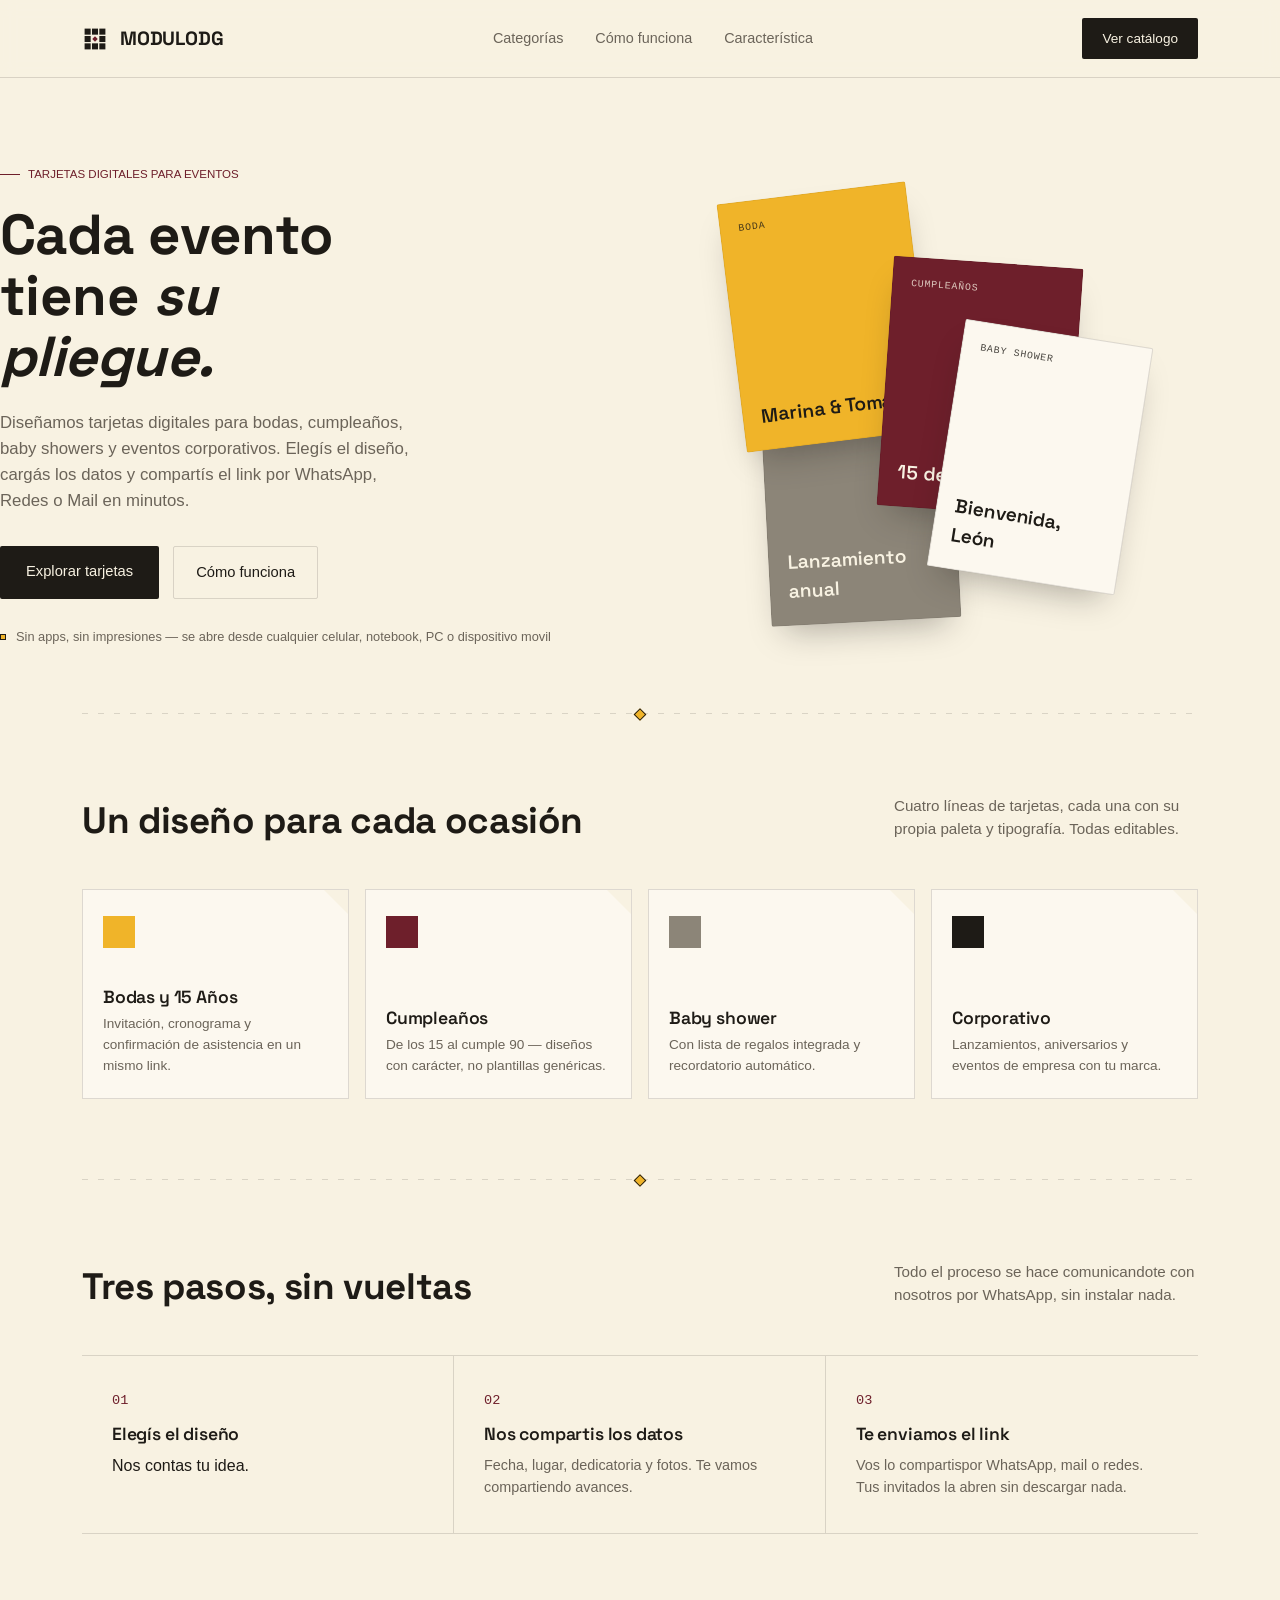
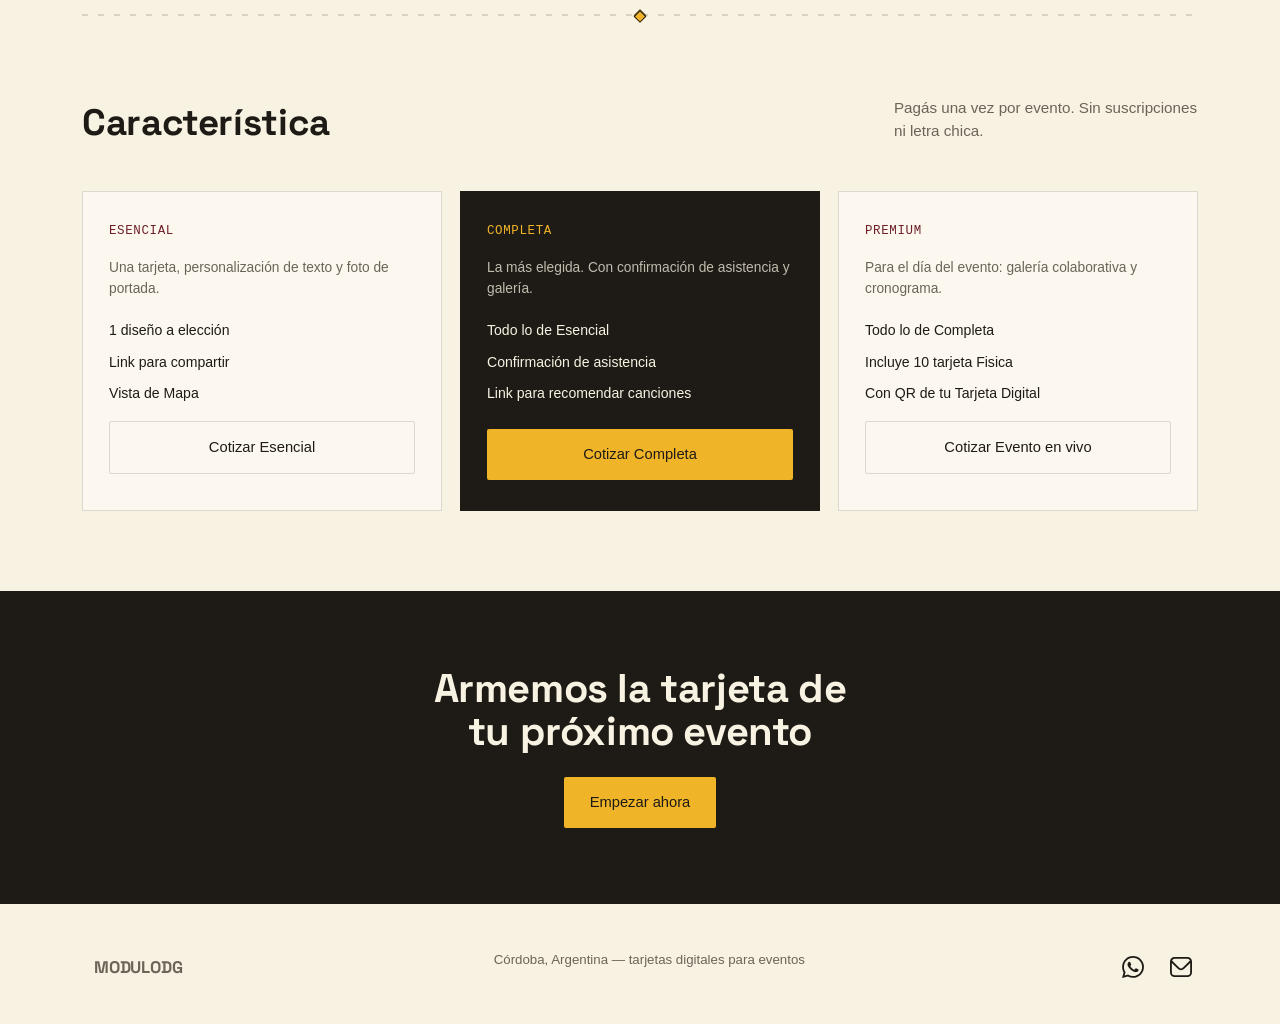
==== index.html @ 361fe950 "Web y Luz" ====
<!DOCTYPE html>
<html lang="es">
<head>
<meta charset="UTF-8">
<meta name="viewport" content="width=device-width, initial-scale=1.0">
<title>ModuloDG — tarjetas para eventos</title>
<link rel="preconnect" href="https://fonts.googleapis.com">
<link href="https://fonts.googleapis.com/css2?family=Fraunces:ital,opsz,wght@0,9..144,300;0,9..144,500;0,9..144,600;1,9..144,500&family=Space+Grotesk:wght@400;500;600;700&display=swap" rel="stylesheet">
<link rel="stylesheet" href="./css/style.css">
</head>
<body>

<header>
  <nav>
    <a class="logo" href="#home">
        <svg class="isotipo" width="26" height="26" viewBox="0 0 60 60" fill="none">
        <rect class="mod" x="6" y="6" width="14" height="14"/>
        <rect class="mod" x="23" y="6" width="14" height="14"/>
        <rect class="mod" x="40" y="6" width="14" height="14"/>
        <rect class="mod" x="6" y="23" width="14" height="14"/>
        <rect class="mod" x="40" y="23" width="14" height="14"/>
        <rect class="mod" x="6" y="40" width="14" height="14"/>
        <rect class="mod" x="23" y="40" width="14" height="14"/>
        <rect class="mod" x="40" y="40" width="14" height="14"/>
        <rect class="core" x="25.5" y="25.5" width="9" height="9" transform="rotate(45 30 30)"/>
      </svg>
      ModuloDG
    </a>
    <div class="nav-links">
      <a href="#categorias">Categorías</a>
      <a href="#como-funciona">Cómo funciona</a>
      <!-- <a href="#showcase">Una tarjeta</a> -->
      <a href="#precios">Característica</a>
    </div>
    <a href="#precios" class="nav-cta">Ver catálogo</a>
  </nav>
</header>

<main>
  <section class="hero" id="home">
    <div class="wrap" style="display:contents;">
      <div>
        <span class="eyebrow">Tarjetas digitales para eventos</span>
        <h1>Cada evento tiene <em>su pliegue.</em></h1>
        <p class="lead">Diseñamos tarjetas digitales para bodas, cumpleaños, baby showers y eventos corporativos. Elegís el diseño, cargás los datos y compartís el link por WhatsApp, Redes o Mail en minutos.</p>
        <div class="hero-ctas">
          <a href="#categorias" class="btn-primary">Explorar tarjetas</a>
          <a href="#como-funciona" class="btn-secondary">Cómo funciona</a>
        </div>
        <div class="hero-note"><span class="dot"></span> Sin apps, sin impresiones — se abre desde cualquier celular, notebook, PC o dispositivo movil</div>
      </div>
      <div class="deck" aria-hidden="true">
        <div class="card-tile t1"><span class="cat">Boda</span><span class="name">Marina &amp; Tomás</span></div>
        <div class="card-tile t2"><span class="cat">Cumpleaños</span><span class="name">15 de Sofi</span></div>
        <div class="card-tile t3"><span class="cat">Corporativo</span><span class="name">Lanzamiento anual</span></div>
        <div class="card-tile t4"><span class="cat">Baby shower</span><span class="name">Bienvenida, León</span></div>
      </div>
    </div>
  </section>

  <div class="wrap"><div class="grid-divider"></div></div>

  <section id="categorias">
    <div class="wrap">
      <div class="section-head" data-reveal>
        <h2>Un diseño para cada ocasión</h2>
        <p>Cuatro líneas de tarjetas, cada una con su propia paleta y tipografía. Todas editables.</p>
      </div>
      <div class="cat-grid">
        <div class="cat-card" data-reveal>
          <div class="fold-corner"></div>
          <div class="glyph" style="background:var(--amarillo);"></div>
          <div><h3>Bodas y 15 Años</h3><p class="sub">Invitación, cronograma y confirmación de asistencia en un mismo link.</p></div>
        </div>
        <div class="cat-card" data-reveal>
          <div class="fold-corner"></div>
          <div class="glyph" style="background:var(--bordo);"></div>
          <div><h3>Cumpleaños</h3><p class="sub">De los 15 al cumple 90 — diseños con carácter, no plantillas genéricas.</p></div>
        </div>
        <div class="cat-card" data-reveal>
          <div class="fold-corner"></div>
          <div class="glyph" style="background:var(--piedra);"></div>
          <div><h3>Baby shower</h3><p class="sub">Con lista de regalos integrada y recordatorio automático.</p></div>
        </div>
        <div class="cat-card" data-reveal>
          <div class="fold-corner"></div>
          <div class="glyph" style="background:var(--ink);"></div>
          <div><h3>Corporativo</h3><p class="sub">Lanzamientos, aniversarios y eventos de empresa con tu marca.</p></div>
        </div>
      </div>
    </div>
  </section>

  <div class="wrap"><div class="grid-divider"></div></div>

  <section id="como-funciona">
    <div class="wrap">
      <div class="section-head" data-reveal>
        <h2>Tres pasos, sin vueltas</h2>
        <p>Todo el proceso se hace comunicandote con nosotros por WhatsApp, sin instalar nada.</p>
      </div>
      <div class="steps" data-reveal>
        <div class="step">
          <div class="num">01</div>
          <h3>Elegís el diseño</h3>Nos contas tu idea.</p>
        </div>
        <div class="step">
          <div class="num">02</div>
          <h3>Nos compartis los datos</h3>
          <p>Fecha, lugar, dedicatoria y fotos. Te vamos compartiendo avances.</p>
        </div>
        <div class="step">
          <div class="num">03</div>
          <h3>Te enviamos el link</h3>
          <p>Vos lo compartispor WhatsApp, mail o redes. Tus invitados la abren sin descargar nada.</p>
        </div>
      </div>
    </div>
  </section>

  <div class="wrap"><div class="grid-divider"></div></div>

  <!-- <section id="showcase">
    <div class="wrap showcase">
      <div class="showcase-copy" data-reveal>
        <h2>Se abre como una tarjeta de verdad</h2>
        <p>Cada tarjeta digital conserva ese gesto de abrir un sobre: la portada, el pliegue y el mensaje adentro. Tocá el sobre para verlo.</p>
        <ul class="feature-list">
          <li>Animación de apertura personalizable</li>
          <li>Confirmación de asistencia integrada</li>
          <li>Se ve igual en cualquier celular</li>
        </ul>
      </div>
      <div class="envelope-stage" id="envelopeStage" data-reveal>
        <div class="envelope" id="envelope" role="button" tabindex="0" aria-label="Abrir tarjeta de ejemplo">
          <div class="env-card">
            <div class="k">Cumplen 40</div>
            <div class="t">Fiesta de Caro</div>
          </div>
          <div class="env-back"></div>
          <div class="env-flap"></div>
        </div>
      </div>
    </div>
  </section> -->

  <div class="wrap"><div class="grid-divider"></div></div>

  <section id="precios">
    <div class="wrap">
      <div class="section-head" data-reveal>
        <h2>Característica</h2>
        <p>Pagás una vez por evento. Sin suscripciones ni letra chica.</p>
      </div>
      <div class="pricing-grid" data-reveal>
        <div class="price-card">
          <span class="tier">Esencial</span>
          <!-- <span class="amount">$8.900</span> -->
          <p class="desc">Una tarjeta, personalización de texto y foto de portada.</p>
          <ul>
            <li>1 diseño a elección</li>
            <li>Link para compartir</li>
            <li>Vista de Mapa</li>
          </ul>
          <a href="#" class="btn-secondary" style="text-align:center;">Cotizar Esencial</a>
        </div>
        <div class="price-card featured">
          <span class="tier">Completa</span>
          <!-- <span class="amount">$15.900</span> -->
          <p class="desc">La más elegida. Con confirmación de asistencia y galería.</p>
          <ul>
            <li>Todo lo de Esencial</li>
            <li>Confirmación de asistencia</li>
            <li>Link para recomendar canciones</li>
          </ul>
          <a href="#" class="btn-primary">Cotizar Completa</a>
        </div>
        <div class="price-card">
          <span class="tier">Premium</span>
          <!-- <span class="amount">$24.900</span> -->
          <p class="desc">Para el día del evento: galería colaborativa y cronograma.</p>
          <ul>
            <li>Todo lo de Completa</li>
            <li>Incluye 10 tarjeta Fisica</li>
            <li>Con QR de tu Tarjeta Digital</li>
          </ul>
          <a href="#" class="btn-secondary" style="text-align:center;">Cotizar Evento en vivo</a>
        </div>
      </div>
    </div>
  </section>
</main>

<div class="cta-band">
  <div class="wrap">
    <h2 data-reveal>Armemos la tarjeta de tu próximo evento</h2>
    <a href="#precios" class="btn-primary" data-reveal>Empezar ahora</a>
  </div>
</div>

<footer>
  <div class="wrap" style="display:flex; justify-content:space-between; width:100%; flex-wrap:wrap; gap:20px;">
    <div class="logo"><span class="mark"></span>ModuloDG</div>
    <div>Córdoba, Argentina — tarjetas digitales para eventos</div>
    <div class="redes">
      <!-- <a href="https://www.instagram.com/modulodg.cba" target="_blank" aria-label="Síguenos en Instagram"><span class="icono icono-instagram"></span></a> -->
      <a href="https://wa.me/5493512261423" target="_blank" aria-label="Escribenos por WhatsApp"><span class="icono icono-whatsapp"></span></a>
      <a href="mailto:modulodg.cba@gmail.com" target="_blank" aria-label="Envianos un email"><span class="icono icono-sobre"></span></a>
    </div>
  </div>
</footer>

<script src="./js/main.js"></script>

</body>
</html>
---- css/style.css ----
:root{
    --marfil: #F8F2E2;
    --marfil-2: #FCF8EF;
    --amarillo: #F0B429;
    --amarillo-deep: #C89320;
    --bordo: #6E1F2B;
    --bordo-deep: #4F1620;
    --piedra: #8C8578;
    --ink: #1E1B16;
    --ink-soft: #6b6459;
    --line: rgba(30,27,22,0.14);
    --radius: 2px;
  }

  *{margin:0;padding:0;box-sizing:border-box;}
  html{scroll-behavior:smooth;}

  body{
    background:var(--marfil);
    color:var(--ink);
    font-family:'Jost', sans-serif;
    font-weight:300;
    line-height:1.55;
    overflow-x:hidden;
  }

  h1,h2,h3{
    font-family:'Space Grotesk', sans-serif;
    font-weight:700;
    letter-spacing:-0.01em;
    line-height:1.08;
  }

  a{color:inherit;text-decoration:none;}
  button{font-family:inherit;cursor:pointer;border:none;background:none;}
  img,svg{display:block;max-width:100%;}

  .mono{
    font-family:'JetBrains Mono', monospace;
    letter-spacing:0.08em;
  }

  .wrap{max-width:1180px;margin:0 auto;padding:0 32px;}

  /* divisor modular — pequeños cuadrados en línea, en vez de una línea continua */
  .grid-divider{
    width:100%;
    height:1px;
    background-image: linear-gradient(90deg, var(--line) 0 6px, transparent 6px 16px);
    background-size:16px 1px;
    position:relative;
  }
  .grid-divider::after{
    content:'';
    position:absolute;
    left:50%;
    top:-3px;
    width:7px;
    height:7px;
    background:var(--amarillo);
    border:1px solid var(--ink);
    transform:translateX(-50%) rotate(45deg);
  }

  /* ---------- ISOTIPO ---------- */
  .isotipo{display:block;flex-shrink:0;}
  .isotipo rect.mod{fill:var(--ink);}
  .isotipo rect.core{fill:var(--bordo);}
  .cta-band .isotipo rect.mod,
  .price-card.featured .isotipo rect.mod{fill:var(--marfil);}
  .cta-band .isotipo rect.core,
  .price-card.featured .isotipo rect.core{fill:var(--amarillo);}

  /* ---------- NAV ---------- */
  header{
    position:sticky;
    top:0;
    z-index:50;
    background:rgba(248,242,226,0.9);
    backdrop-filter:blur(8px);
    border-bottom:1px solid var(--line);
  }
  nav{
    display:flex;
    align-items:center;
    justify-content:space-between;
    padding:18px 32px;
    max-width:1180px;
    margin:0 auto;
  }
  .logo{
    font-family:'Space Grotesk', sans-serif;
    font-weight:700;
    font-size:1.2rem;
    text-transform:uppercase;
    letter-spacing:-0.01em;
    display:flex;
    align-items:center;
    gap:12px;
  }
  .nav-links{
    display:flex;
    gap:32px;
    font-size:0.9rem;
    color:var(--ink-soft);
  }
  .nav-links a:hover{color:var(--ink);}
  .nav-cta{
    padding:10px 20px;
    background:var(--ink);
    color:var(--marfil);
    border-radius:var(--radius);
    font-size:0.85rem;
    font-weight:500;
    transition:background .2s ease;
  }
  .nav-cta:hover{background:var(--bordo);}

  @media (max-width:820px){
    .nav-links{display:none;}
  }

  /* ---------- HERO ---------- */
  .hero{
    padding:80px 0 66px;
    display:grid;
    grid-template-columns:1.05fr 0.95fr;
    gap:48px;
    align-items:center;
  }
  .eyebrow{
    display:inline-flex;
    align-items:center;
    gap:8px;
    font-size:0.72rem;
    text-transform:uppercase;
    color:var(--bordo);
    font-weight:500;
    margin-bottom:22px;
  }
  .eyebrow::before{content:'';width:20px;height:1px;background:var(--bordo);}
  .hero h1{font-size:clamp(2.3rem, 4.4vw, 3.7rem); max-width:12ch;}
  .hero h1 span{color:var(--bordo);}
  .hero p.lead{
    margin-top:22px;
    font-size:1.05rem;
    font-weight:300;
    color:var(--ink-soft);
    max-width:46ch;
  }
  .hero-ctas{display:flex; gap:14px; margin-top:32px; flex-wrap:wrap;}
  .btn-primary{
    background:var(--ink);
    color:var(--marfil);
    padding:14px 26px;
    border-radius:var(--radius);
    font-weight:500;
    font-size:0.92rem;
    transition:transform .18s ease, background .18s ease;
    display:inline-block;
  }
  .btn-primary:hover{background:var(--bordo); transform:translateY(-2px);}
  .btn-secondary{
    padding:14px 22px;
    border:1px solid var(--line);
    border-radius:var(--radius);
    font-weight:400;
    font-size:0.92rem;
    color:var(--ink);
    transition:border-color .18s ease;
  }
  .btn-secondary:hover{border-color:var(--ink);}

  .hero-note{
    margin-top:28px;
    font-size:0.8rem;
    color:var(--ink-soft);
    display:flex;
    align-items:center;
    gap:10px;
  }
  .hero-note .dot{width:6px;height:6px;background:var(--amarillo); border:1px solid var(--ink);}

  /* ---------- HERO CARD DECK ---------- */
  .deck{position:relative; height:440px;}
  .card-tile{
    position:absolute;
    width:190px;
    height:250px;
    border-radius:2px;
    box-shadow:0 18px 34px -14px rgba(30,27,22,0.35);
    transition:transform .35s cubic-bezier(.2,.7,.3,1), box-shadow .35s ease;
    padding:18px;
    display:flex;
    flex-direction:column;
    justify-content:space-between;
    border:1px solid rgba(0,0,0,0.06);
  }
  .card-tile .cat{font-family:'JetBrains Mono',monospace; font-size:0.62rem; letter-spacing:0.08em; text-transform:uppercase; opacity:0.8; font-weight:500;}
  .card-tile .name{font-family:'Space Grotesk',sans-serif; font-size:1.2rem; font-weight:600;}
  .card-tile:hover{box-shadow:0 26px 44px -14px rgba(30,27,22,0.42);}

  .t1{background:var(--amarillo); color:var(--ink); top:10px; left:36px; transform:rotate(-7deg); z-index:3;}
  .t1:hover{transform:rotate(-7deg) translateY(-10px);}
  .t2{background:var(--bordo); color:var(--marfil); top:80px; left:190px; transform:rotate(4deg); z-index:4;}
  .t2:hover{transform:rotate(4deg) translateY(-10px);}
  .t3{background:var(--piedra); color:var(--marfil); top:190px; left:70px; transform:rotate(-3deg); z-index:2;}
  .t3:hover{transform:rotate(-3deg) translateY(-10px);}
  .t4{background:var(--marfil-2); color:var(--ink); border:1px solid var(--line); top:150px; left:250px; transform:rotate(9deg); z-index:5;}
  .t4:hover{transform:rotate(9deg) translateY(-10px);}

  @media (max-width:900px){
    .hero{grid-template-columns:1fr; padding-top:52px;}
    .deck{height:340px; margin-top:20px;}
    .card-tile{width:150px; height:200px;}
    .t2{left:150px;} .t3{left:50px; top:150px;} .t4{left:190px; top:120px;}
  }

  /* ---------- SECTION SHARED ---------- */
  section{padding:80px 0;}
  .section-head{
    display:flex;
    justify-content:space-between;
    align-items:flex-end;
    gap:24px;
    margin-bottom:48px;
    flex-wrap:wrap;
  }
  .section-head h2{font-size:clamp(1.7rem,3vw,2.3rem);}
  .section-head p{color:var(--ink-soft); max-width:36ch; font-size:0.95rem;}

  /* ---------- CATEGORIES ---------- */
  .cat-grid{display:grid; grid-template-columns:repeat(4,1fr); gap:16px;}
  .cat-card{
    background:var(--marfil-2);
    border:1px solid var(--line);
    padding:26px 20px 22px;
    min-height:210px;
    display:flex;
    flex-direction:column;
    justify-content:space-between;
    transition:transform .25s ease, border-color .25s ease;
    position:relative;
    overflow:hidden;
  }
  .cat-card:hover{transform:translateY(-6px); border-color:var(--ink);}
  .cat-card .glyph{width:32px;height:32px;}
  .cat-card h3{font-size:1.1rem; margin-top:18px; font-weight:600;}
  .cat-card .sub{font-size:0.85rem; color:var(--ink-soft); margin-top:6px; font-weight:300;}
  .cat-card .fold-corner{
    position:absolute; top:0; right:0;
    width:0;height:0;
    border-style:solid;
    border-width:0 24px 24px 0;
    border-color:transparent var(--marfil) transparent transparent;
  }

  @media (max-width:900px){.cat-grid{grid-template-columns:repeat(2,1fr);}}
  @media (max-width:520px){.cat-grid{grid-template-columns:1fr;}}

  /* ---------- HOW IT WORKS ---------- */
  .steps{display:grid; grid-template-columns:repeat(3,1fr); border-top:1px solid var(--line); border-bottom:1px solid var(--line);}
  .step{padding:34px 30px; border-right:1px solid var(--line);}
  .step:last-child{border-right:none;}
  .step .num{font-family:'JetBrains Mono',monospace; font-size:0.85rem; color:var(--bordo); font-weight:500; margin-bottom:14px;}
  .step h3{font-size:1.1rem; font-weight:600; margin-bottom:10px;}
  .step p{color:var(--ink-soft); font-size:0.9rem; font-weight:300;}

  @media (max-width:820px){
    .steps{grid-template-columns:1fr;}
    .step{border-right:none; border-bottom:1px solid var(--line);}
    .step:last-child{border-bottom:none;}
  }

  /* ---------- SHOWCASE ---------- */
  .showcase{display:grid; grid-template-columns:0.9fr 1.1fr; gap:56px; align-items:center;}
  .showcase-copy h2{margin-bottom:18px;}
  .showcase-copy p{color:var(--ink-soft); margin-bottom:24px; max-width:42ch; font-weight:300;}
  .feature-list{list-style:none; display:flex; flex-direction:column; gap:13px;}
  .feature-list li{display:flex; align-items:center; gap:12px; font-size:0.92rem;}
  .feature-list li::before{content:''; width:6px;height:6px; background:var(--amarillo); border:1px solid var(--ink); flex-shrink:0;}

  .envelope-stage{position:relative; height:380px; display:flex; align-items:center; justify-content:center;}
  .envelope{position:relative; width:300px; height:210px;}
  .env-back{position:absolute; inset:0; background:var(--marfil-2); border:1px solid var(--line);}
  .env-flap{
    position:absolute; top:0; left:0; right:0; height:105px;
    background:var(--amarillo);
    clip-path:polygon(0 0,100% 0,50% 100%);
    transform-origin:top;
    transition:transform 1s cubic-bezier(.3,.8,.3,1);
    z-index:3;
  }
  .env-card{
    position:absolute; left:20px; right:20px; bottom:-14px; height:190px;
    background:var(--bordo);
    box-shadow:0 20px 30px -14px rgba(30,27,22,0.4);
    padding:24px;
    transform:translateY(0);
    transition:transform 1s cubic-bezier(.3,.8,.3,1) .1s;
    z-index:2;
    color:var(--marfil);
  }
  .env-card .k{font-family:'JetBrains Mono',monospace; font-size:0.65rem; text-transform:uppercase; letter-spacing:0.08em; font-weight:500; opacity:0.75;}
  .env-card .t{font-family:'Space Grotesk',serif; font-size:1.35rem; margin-top:10px; font-weight:700;}

  .envelope-stage.open .env-flap{transform:rotateX(180deg);}
  .envelope-stage.open .env-card{transform:translateY(-64px);}

  /* ---------- PRICING ---------- */
  .pricing-grid{display:grid; grid-template-columns:repeat(3,1fr); gap:18px;}
  .price-card{
    border:1px solid var(--line);
    background:var(--marfil-2);
    padding:30px 26px;
    display:flex;
    flex-direction:column;
    gap:16px;
  }
  .price-card.featured{background:var(--ink); color:var(--marfil); border-color:var(--ink);}
  .price-card .tier{font-family:'JetBrains Mono',monospace; font-size:0.78rem; text-transform:uppercase; letter-spacing:0.05em; font-weight:500; color:var(--bordo);}
  .price-card.featured .tier{color:var(--amarillo);}
  .price-card .amount{font-family:'Space Grotesk',sans-serif; font-size:1.9rem; font-weight:700;}
  .price-card ul{list-style:none; display:flex; flex-direction:column; gap:10px; font-size:0.88rem; margin-top:4px; font-weight:300;}
  .price-card p.desc{font-size:0.86rem; color:var(--ink-soft); font-weight:300;}
  .price-card.featured p.desc{color:rgba(248,242,226,0.75);}
  .price-card .btn-primary{margin-top:8px; text-align:center;}
  .price-card.featured .btn-primary{background:var(--amarillo); color:var(--ink);}
  .price-card.featured .btn-primary:hover{background:var(--marfil); color:var(--ink);}

  @media (max-width:900px){.pricing-grid{grid-template-columns:1fr;}}

  /* ---------- FOOTER CTA ---------- */
  .cta-band{background:var(--ink); color:var(--marfil); padding:76px 0; text-align:center;}
  .cta-band h2{font-size:clamp(1.7rem,3.4vw,2.5rem); max-width:16ch; margin:0 auto 24px;}
  .cta-band .btn-primary{background:var(--amarillo); color:var(--ink);}
  .cta-band .btn-primary:hover{background:var(--bordo); color:var(--marfil);}

  footer{padding:46px 0 40px; font-size:0.83rem; color:var(--ink-soft);}
  footer .logo{font-size:1.05rem;}

  /* ---------- SOCIAL ICONS ---------- */
  .redes{display:flex; align-items:center; gap:14px;}
  .redes a{display:inline-flex; padding:6px; border-radius:2px; transition:background .18s ease;}
  .redes a:hover{background:rgba(110,31,43,0.08);}
  .icono{
    display:inline-block; width:22px; height:22px;
    background-color:var(--ink);
    -webkit-mask-repeat:no-repeat; mask-repeat:no-repeat;
    -webkit-mask-position:center; mask-position:center;
    -webkit-mask-size:contain; mask-size:contain;
    transition:background-color .2s ease;
  }
  .redes a:hover .icono{background-color:var(--bordo);}
  .icono-instagram{ -webkit-mask-image:url("../media/instagram.svg"); mask-image:url("../media/instagram.svg"); }
  .icono-whatsapp{ -webkit-mask-image:url("../media/whatsapp.svg"); mask-image:url("../media/whatsapp.svg"); }
  .icono-sobre{ -webkit-mask-image:url("../media/sobre.svg"); mask-image:url("../media/sobre.svg"); }

  [data-reveal]{opacity:0; transform:translateY(18px); transition:opacity .6s ease, transform .6s ease;}
  [data-reveal].in{opacity:1; transform:translateY(0);}

  @media (prefers-reduced-motion: reduce){
    *{transition:none !important; scroll-behavior:auto !important;}
    [data-reveal]{opacity:1; transform:none;}
  }

  :focus-visible{outline:2px solid var(--bordo); outline-offset:2px;}
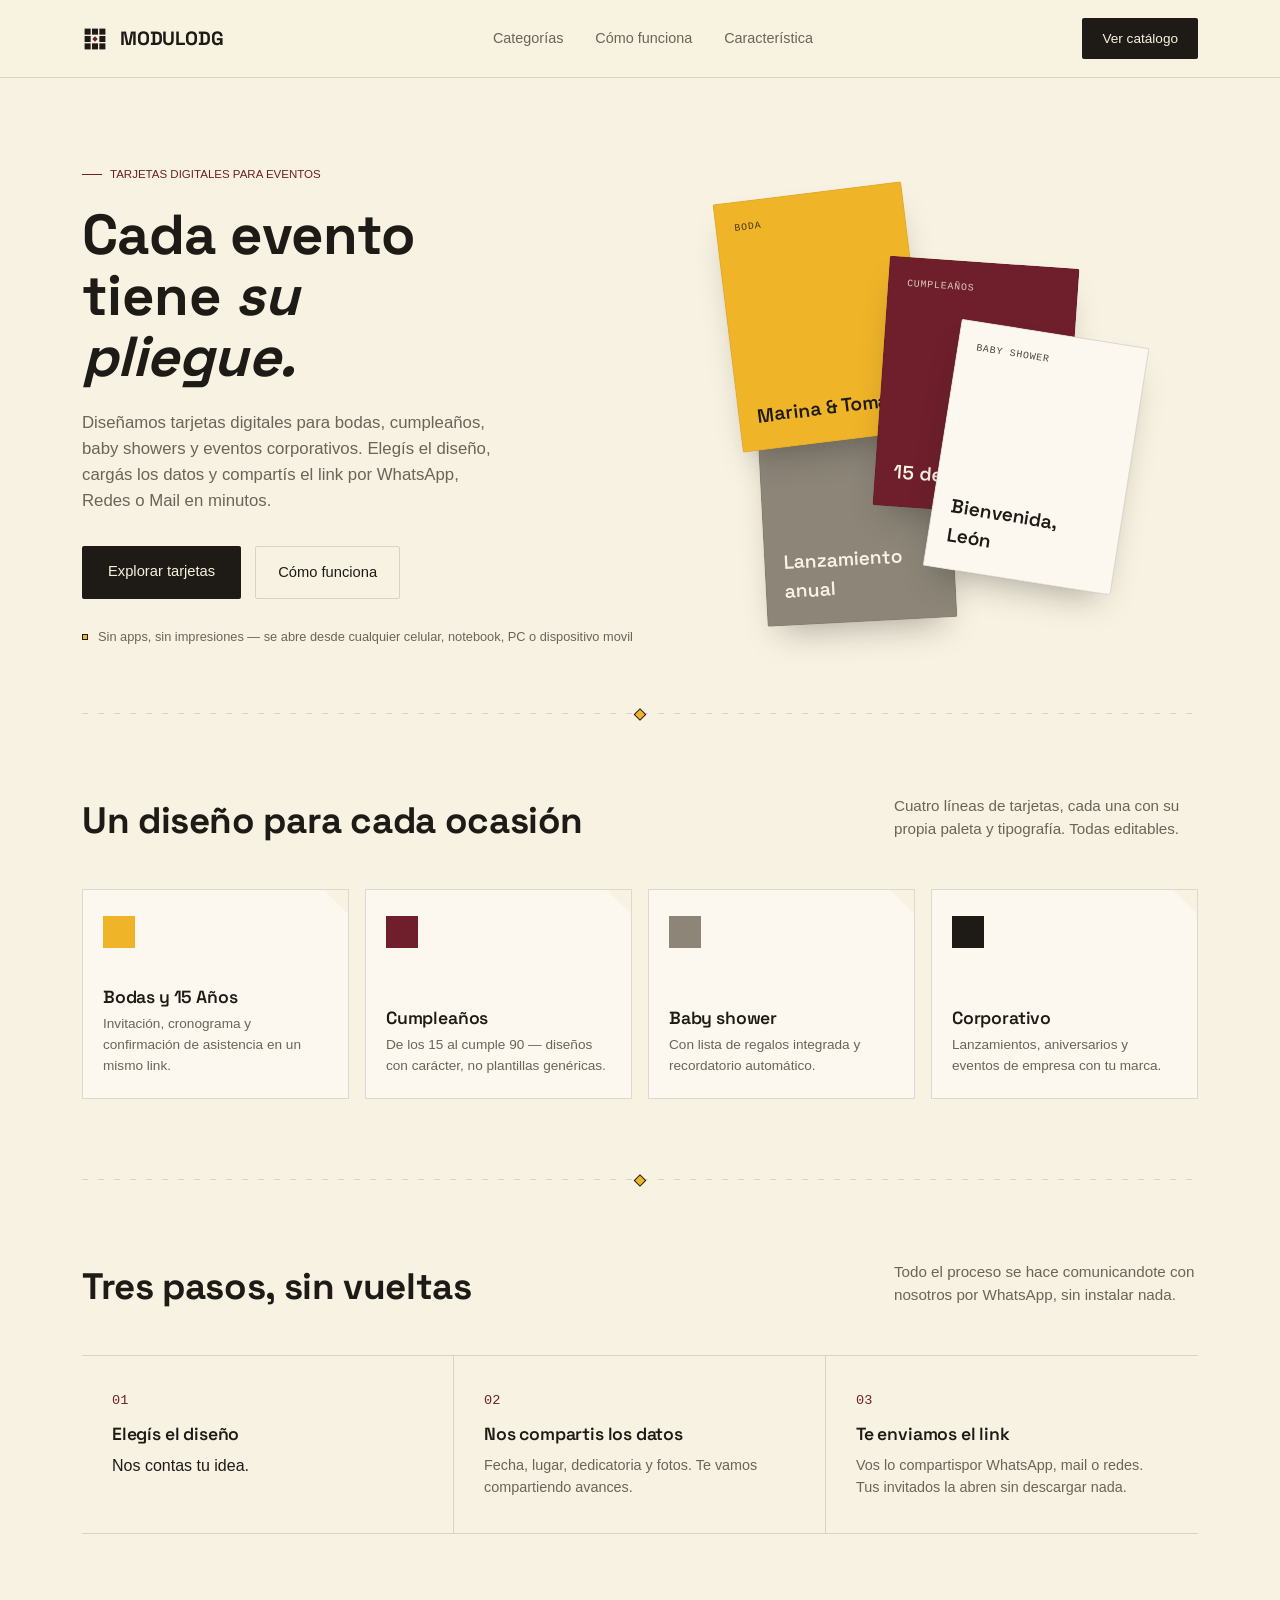
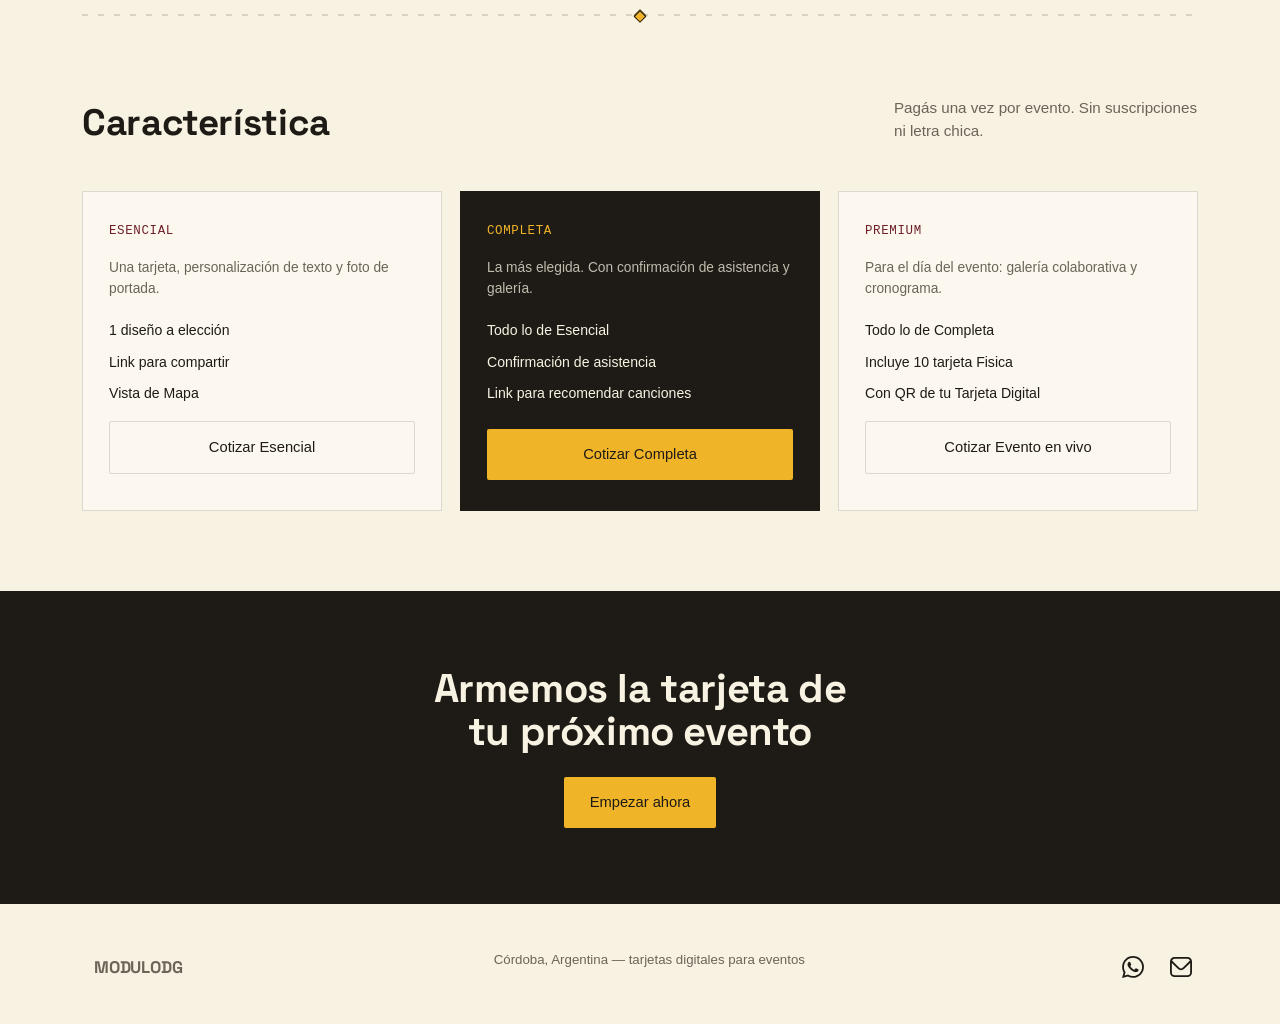
==== commit baf6979d: "correccion seccion" ====
--- a/index.html
+++ b/index.html
@@ -38,7 +38,7 @@
 
 <main>
   <section class="hero" id="home">
-    <div class="wrap" style="display:contents;">
+    <div class="wrap">
       <div>
         <span class="eyebrow">Tarjetas digitales para eventos</span>
         <h1>Cada evento tiene <em>su pliegue.</em></h1>
--- a/css/style.css
+++ b/css/style.css
@@ -121,13 +121,25 @@
   }
 
   /* ---------- HERO ---------- */
-  .hero{
+  /* .hero{
     padding:80px 0 66px;
     display:grid;
     grid-template-columns:1.05fr 0.95fr;
     gap:48px;
     align-items:center;
-  }
+  } */
+
+  .hero{
+  padding:80px 0 66px;
+  /* display:grid, grid-template-columns, gap y align-items se van de acá */
+}
+
+  .hero .wrap{
+  display:grid;
+  grid-template-columns:1.05fr 0.95fr;
+  gap:48px;
+  align-items:center;
+}
   .eyebrow{
     display:inline-flex;
     align-items:center;
